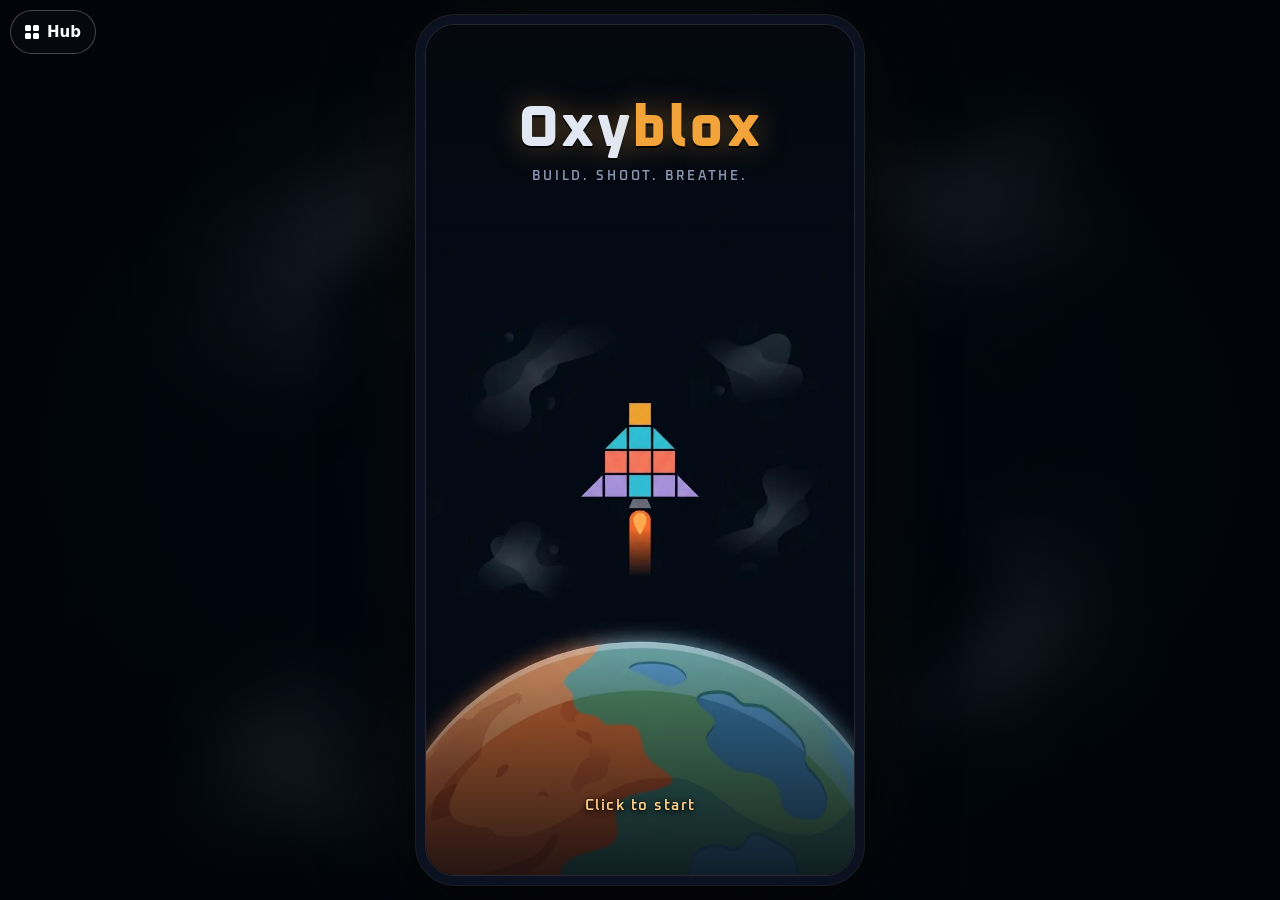
==== index.html @ 83e10bb9 "ks-studio.js : copie à jour du hub (fenêtre Sauvegarde lisible au lecteur d'écran) Recopie telle que" ====
<!doctype html>
<html lang="fr"><head><meta charset="utf-8">
<meta name="viewport" content="width=device-width,initial-scale=1,viewport-fit=cover">
<title>Oxyblox</title>
<meta name="description" content="Construis ton vaisseau bloc par bloc, fais revivre une planète morte et affronte ses gardiens. Un shoot'em up de Keismey Studio, jouable dans le navigateur.">
<meta property="og:type" content="website">
<meta property="og:site_name" content="Keismey Studio">
<meta property="og:title" content="Oxyblox">
<meta property="og:description" content="Construis ton vaisseau bloc par bloc, fais revivre une planète morte et affronte ses gardiens. Gratuit, sans pub, dans le navigateur.">
<meta property="og:url" content="https://keismey.github.io/Oxyblox/">
<meta property="og:image" content="https://keismey.github.io/Oxyblox/og.jpg">
<meta property="og:image:width" content="1200">
<meta property="og:image:height" content="630">
<meta property="og:image:alt" content="Oxyblox · Keismey Studio">
<meta property="og:locale" content="fr_FR">
<meta property="og:locale:alternate" content="en_GB">
<meta name="twitter:card" content="summary_large_image">
<meta name="twitter:title" content="Oxyblox">
<meta name="twitter:description" content="Construis ton vaisseau bloc par bloc, fais revivre une planète morte et affronte ses gardiens. Gratuit, sans pub, dans le navigateur.">
<meta name="twitter:image" content="https://keismey.github.io/Oxyblox/og.jpg">
<link rel="manifest" href="manifest.webmanifest">
<meta name="theme-color" content="#05070d">
<link rel="icon" href="icons/favicon.png" type="image/png">
<link rel="apple-touch-icon" href="icons/apple-touch-icon.png">
<meta name="mobile-web-app-capable" content="yes">
<meta name="apple-mobile-web-app-capable" content="yes">
<meta name="apple-mobile-web-app-status-bar-style" content="black-translucent">
<meta name="apple-mobile-web-app-title" content="Oxyblox">
<link rel="preload" href="fonts/oxanium.woff" as="font" type="font/woff" crossorigin>
<link rel="preload" href="fonts/barlow-500.woff" as="font" type="font/woff" crossorigin>
<link rel="stylesheet" href="style.css?v=62e95314">
</head><body>
<div id="app">
  <canvas id="bg"></canvas>
  <header id="top">
    <div class="res r-m" id="r-m" data-act="resInfo" data-arg="m"></div>
    <div class="res r-c" id="r-c" data-act="resInfo" data-arg="c"></div>
    <div class="res r-x" id="r-x" data-act="resInfo" data-arg="x"></div>
    <div class="res r-p" id="r-p" data-act="resInfo" data-arg="p"></div>
    <button id="gear" data-act="settings" aria-label="Options"></button>
  </header>
  <button id="obj" data-act="objGo"></button>
  <main>
    <section class="view" id="v-planet">
      <canvas id="pc"></canvas>
      <div id="plots"></div>
      <div class="vhead">
        <div class="vt"><div class="nmrow"><b id="pnm">KS-17</b><button class="edb" data-act="rename" data-arg="planet" aria-label="Renommer la planète"></button></div><span>Planète tellurique · orbite basse</span></div>
        <button class="btn sm cyan" id="colAll" data-act="collectAll">Tout récupérer</button>
      </div>
      <button id="terra" data-act="terra" aria-label="Viabilité de la planète"></button>
      <div id="consbar" hidden></div>
    </section>
    <section class="view" id="v-ship" hidden></section>
    <section class="view" id="v-expe" hidden></section>
  </main>
  <nav>
    <button id="t-planet" data-act="tab" data-arg="planet"></button>
    <button id="t-ship" data-act="tab" data-arg="ship"></button>
    <button id="t-expe" data-act="tab" data-arg="expe"></button>
  </nav>
  <div id="toast" aria-live="polite"></div>
  <div id="flash"></div>
  <div id="scrim" data-act="closeSheet"></div>
  <div id="sheet"><div class="grab"></div><button class="shx" data-act="closeSheet" aria-label="Fermer"></button><div id="sheetc"></div></div>
  <div id="modal" hidden role="dialog" aria-modal="true"><div class="mbox" id="mbox"></div></div>
  <div id="rot"><svg viewBox="0 0 24 24"><path d="M7 3h10v18H7z M11 18h2"/></svg><span></span></div>
  <div id="spl">
    <div class="tt">
      <div><h1>Oxy<em>blox</em></h1><div class="sub" id="spltag">Construis. Tire. Respire.</div></div>
      <div class="go" id="splgo"></div>
    </div>
    <div class="lg"><img src="a/logo.webp" alt="Keismey Studio"></div>
  </div>
</div>

<script src="game.js?v=62e95314"></script>

<!-- Cloudflare Web Analytics --><script type='module' src='https://static.cloudflareinsights.com/beacon.min.js' data-cf-beacon='{"token": "cdb82226cd1b401d9e4f4e899f9b8425"}'></script><!-- End Cloudflare Web Analytics -->
</body></html>
---- style.css ----
@font-face{font-family:'Oxanium';src:url(fonts/oxanium.woff) format('woff');font-weight:200 800;font-display:swap}
@font-face{font-family:'Barlow Semi Condensed';src:url(fonts/barlow-400.woff) format('woff');font-weight:400;font-display:swap}
@font-face{font-family:'Barlow Semi Condensed';src:url(fonts/barlow-500.woff) format('woff');font-weight:500;font-display:swap}
@font-face{font-family:'Barlow Semi Condensed';src:url(fonts/barlow-600.woff) format('woff');font-weight:600;font-display:swap}
@font-face{font-family:'Barlow Semi Condensed';src:url(fonts/barlow-700.woff) format('woff');font-weight:700;font-display:swap}
@font-face{font-family:'Share Tech Mono';src:url(fonts/sharetechmono.woff) format('woff');font-weight:400;font-display:swap}

/* Layout : colonne téléphone. Barre de ressources + objectif en haut, trois vues empilées (Planète, Vaisseau, Exploration), barre d'onglets en bas. Univers unique sombre (espace), pas de thème clair. */
:root{
  --void:#05070d; --hull:#0f1522; --hull2:#172034; --plate:#212c43; --line:#2f3d5a;
  --ink:#e2e8f3; --dim:#8a96ae; --faint:#56627c;
  --amber:#f2a43a; --amber2:#ffd089; --cyan:#62d6e8; --red:#ff5b4e; --green:#7fdc95; --violet:#b892ff; --he:#ff8a5c; --steel:#c3cbd9;
  --f-disp:'Oxanium','Arial Narrow',system-ui,sans-serif;
  --f-body:'Barlow Semi Condensed','Arial Narrow',system-ui,sans-serif;
  --f-mono:'Share Tech Mono',ui-monospace,Menlo,monospace;
  color-scheme:dark;
}
*{box-sizing:border-box}
html,body{height:100%}
body{margin:0;background:var(--void);color:var(--ink);font:500 15px/1.35 var(--f-body);overflow:hidden;user-select:none;-webkit-user-select:none;-webkit-tap-highlight-color:transparent;touch-action:manipulation}
button{font:inherit;color:inherit;border:0;background:none;cursor:pointer;padding:0}
button:focus-visible{outline:2px solid var(--amber2);outline-offset:2px}
button:disabled{cursor:default}
.ic{fill:none;stroke:currentColor;stroke-width:1.8;stroke-linecap:round;stroke-linejoin:round;width:18px;height:18px;flex:none}
#app{position:relative;height:100%;max-width:480px;margin:0 auto;display:flex;flex-direction:column;overflow:hidden;overflow:clip;background:var(--void)}
@media (min-width:600px) and (min-height:560px){
 body{display:flex;align-items:center;justify-content:center;background:#020308}
 body::before{content:'';position:fixed;inset:-40px;background:var(--deskbg,none) center/cover no-repeat;filter:blur(24px) brightness(.62) saturate(1.3);z-index:-1}
 body::after{content:'';position:fixed;inset:0;background:radial-gradient(ellipse at center,#05070d00 30%,#020308d9 100%);z-index:-1;pointer-events:none}
 #app{width:430px;max-width:430px;height:min(calc(100% - 48px),940px);margin:0;border-radius:30px;border:1px solid #ffffff22;box-shadow:0 0 0 9px #0b1120,0 0 0 10px #ffffff18,0 30px 90px #000c,0 0 120px #f2a43a14}
}
#bg{position:absolute;inset:0;width:100%;height:100%;z-index:0}

/* barre ressources */
#top{position:relative;z-index:6;display:flex;align-items:center;gap:5px;padding:8px 12px 6px}
.res{flex:1;min-width:0;display:flex;align-items:center;gap:4px;padding:5px 6px;border-radius:6px;background:#0b1120cc;border:1px solid #ffffff12;font:15px var(--f-mono);font-variant-numeric:tabular-nums;white-space:nowrap;overflow:hidden}
.res .ic{width:15px;height:15px}
.res span{overflow:hidden;text-overflow:ellipsis}
.res.bump{animation:bump .35s}
@keyframes bump{40%{transform:scale(1.08);border-color:var(--amber)}}
.r-m{color:var(--steel)}.r-c{color:var(--cyan)}.r-h{color:var(--he)}.r-x{color:var(--violet)}
#gear{width:32px;height:32px;display:grid;place-items:center;border-radius:7px;color:var(--dim);flex:none}
#gear .ic{width:20px;height:20px}

/* objectif */
#obj{position:relative;z-index:6;margin:0 12px 4px;display:flex;gap:9px;align-items:stretch;padding:6px 10px 6px 7px;border-radius:6px;background:#1a1408e6;border:1px solid #f2a43a3d;font-size:14px;line-height:1.25;text-align:left;width:calc(100% - 24px)}
#obj::before{content:'';width:5px;flex:none;border-radius:2px;background:repeating-linear-gradient(-45deg,var(--amber) 0 4px,transparent 4px 8px)}
#obj .ot{flex:1;min-width:0}
#obj b{font:700 10.5px var(--f-disp);letter-spacing:.14em;color:var(--amber);text-transform:uppercase;display:block;margin-bottom:1px}
#obj .rw{display:flex;gap:6px;align-items:center;font:12px var(--f-mono);color:var(--dim);white-space:nowrap}
#obj.done{animation:objdone .8s}
@keyframes objdone{30%{background:#3a2a0e;border-color:var(--amber)}}
#obj[hidden]{display:none!important}

main{position:relative;z-index:2;flex:1;min-height:0}
.view{position:absolute;inset:0;overflow:hidden}
.vhead{position:absolute;left:12px;right:12px;top:6px;z-index:3;display:flex;justify-content:space-between;align-items:flex-start;gap:10px;pointer-events:none}
.vhead>*{pointer-events:auto}
.vt b{display:block;font:800 20px var(--f-disp);letter-spacing:.06em}
.vt span{font-size:13px;color:var(--dim)}

/* boutons */
.btn{display:inline-flex;align-items:center;justify-content:center;gap:6px;min-height:42px;padding:8px 14px;border-radius:8px;font:700 14px var(--f-disp);letter-spacing:.05em;text-transform:uppercase;background:var(--amber);color:#1b1205;box-shadow:inset 0 -3px 0 #0000002e,0 0 18px #f2a43a33}
.btn:active{transform:translateY(1px)}
.btn:disabled{background:#2a3246;color:#6c7792;box-shadow:none}
.btn.ghost{background:#ffffff0a;color:var(--ink);border:1px solid #ffffff1c;box-shadow:none}
.btn.cyan{background:var(--cyan);color:#04161a;box-shadow:inset 0 -3px 0 #0000002e,0 0 18px #62d6e833}
.btn.red{background:#3a1512;color:#ffb3ab;border:1px solid #ff5b4e55;box-shadow:none}
.btn.sm{min-height:34px;padding:6px 10px;font-size:12px}
.btn.wide{width:100%}
.btn .ic{width:17px;height:17px}

/* nav */
nav{position:relative;z-index:6;display:grid;grid-template-columns:repeat(3,1fr);gap:6px;padding:6px 12px 8px;background:linear-gradient(#05070d00,#05070df2 30%)}
nav button{position:relative;display:flex;flex-direction:column;align-items:center;gap:1px;padding:7px 0 6px;border-radius:9px;font:700 11.5px var(--f-disp);letter-spacing:.1em;text-transform:uppercase;color:var(--dim);border:1px solid #ffffff10;background:#0b1120cc}
nav button .ic{width:22px;height:22px}
nav button.on{color:var(--amber2);background:#2a1d08;border-color:#f2a43a66}
nav button:disabled{opacity:.32}
nav button .dot{position:absolute;top:5px;right:calc(50% - 22px);width:8px;height:8px;border-radius:50%;background:var(--amber);box-shadow:0 0 8px var(--amber)}

/* planète */
#pc{position:absolute;inset:0;width:100%;height:100%}
#plots{position:absolute;inset:0}
.plot{position:absolute;width:78px;height:104px;margin-left:-39px;margin-top:-104px;transform-origin:50% 100%;display:flex;flex-direction:column;align-items:center;justify-content:flex-end}
.plot .pad{width:52px;height:16px;border-radius:50%;border:2px dashed #ffffff55;margin-bottom:-2px;display:grid;place-items:center}
.plot .plus{width:30px;height:30px;border-radius:50%;display:grid;place-items:center;margin-bottom:8px;background:#ffffff10;border:1px solid #ffffff30;color:var(--ink);font:700 20px var(--f-disp)}
.plot.hint .plus{background:var(--amber);color:#1b1205;border-color:var(--amber2);animation:hint 1.2s infinite}
.plot.hint .pad{border-color:var(--amber)}
@keyframes hint{50%{box-shadow:0 0 0 10px #f2a43a00,0 0 22px var(--amber)}}
.bd{width:74px;height:74px;filter:drop-shadow(0 5px 6px #000c)}
.plot .lv{position:absolute;bottom:-18px;font:12px var(--f-mono);color:var(--ink);background:#05070dcc;border:1px solid #ffffff22;border-radius:4px;padding:0 5px}
.bub{position:absolute;top:-8px;display:flex;align-items:center;gap:3px;padding:3px 8px 3px 5px;border-radius:14px;background:#0b1120f0;border:1.5px solid currentColor;font:14px var(--f-mono);animation:bob 1.8s ease-in-out infinite;box-shadow:0 0 14px #0009}
.bub .ic{width:15px;height:15px}
.bub.full{background:currentColor}
.bub.full span,.bub.full .ic{color:#05070d}
@keyframes bob{50%{transform:translateY(-4px)}}
.ring{position:absolute;top:2px;width:40px;height:40px}
.ring circle{fill:none;stroke-width:4}
.b-base{fill:#283044}.b-metal{fill:#8d98ad}.b-metal2{fill:#5b6880}.b-dark{fill:#1a2030}
.b-line{fill:none;stroke:#1a2030;stroke-width:2}.b-line2{fill:none;stroke:var(--amber);stroke-width:2}
.b-amb{fill:var(--amber2)}.b-glass{fill:#62d6e833;stroke:#9fd9ec;stroke-width:1.5}.b-puff{fill:#cfe7f2}.b-water{fill:#3d7fd6}.b-water2{fill:#8cc4ff}.b-leaf{fill:#4fae62}.b-leaf2{fill:none;stroke:#9be3a8;stroke-width:2}.b-cry{fill:#45b8cf}.b-cry2{fill:#b5f0f8}.b-he{fill:#d4704c}.b-he2{fill:#f1a07c}.b-cy{fill:var(--cyan)}
.blink{animation:blink 1.6s steps(2) infinite}
@keyframes blink{50%{opacity:.2}}
#terra{position:absolute;left:12px;right:12px;top:58px;z-index:3;display:flex;flex-direction:column;gap:6px;padding:7px 10px;border-radius:8px;background:#0b1120d9;border:1px solid #ffffff14;text-align:left}
#terra .tr1{display:flex;justify-content:space-between;align-items:center;gap:8px}
#terra .tr1 b{font:700 11.5px var(--f-disp);letter-spacing:.08em;text-transform:uppercase;color:var(--green);white-space:nowrap;overflow:hidden;text-overflow:ellipsis}
#terra .tp{display:inline-flex;align-items:center;gap:4px;font:13px var(--f-mono);color:var(--amber2)}
#terra .tp .ic{width:15px;height:15px}
#terra .tr2{display:grid;grid-template-columns:repeat(3,minmax(0,1fr));gap:10px}
#terra .g{display:flex;align-items:center;gap:5px}
#terra .g .ic{width:15px;height:15px}
#terra .g .bar{flex:1;height:6px}
#consbar{position:absolute;left:12px;right:12px;bottom:10px;z-index:3;display:flex;align-items:center;gap:10px;padding:8px 10px;border-radius:8px;background:#0b1120e6;border:1px solid #ffffff14;font-size:14px}
#consbar .bar{flex:1}
#consbar[hidden]{display:none!important}

/* barres */
.bar{position:relative;height:9px;border-radius:2px;background:#ffffff12;overflow:hidden}
.bar i{position:absolute;inset:0 auto 0 0;background:var(--amber);border-radius:2px}
.bar.cy i{background:var(--cyan)}.bar.gr i{background:var(--green)}.bar.rd i{background:var(--red)}
.bar.seg::after{content:'';position:absolute;inset:0;background:repeating-linear-gradient(90deg,transparent 0 calc(var(--sw) - 2px),#05070d calc(var(--sw) - 2px) var(--sw))}

/* vaisseau */
#v-ship{overflow-y:auto}
.shipwrap{padding:12px 12px 20px;display:flex;flex-direction:column;gap:14px}
#stage{position:relative;margin:0 auto}
#stage svg.hullsvg{position:absolute;inset:0;overflow:visible}
.cell{position:absolute;border-radius:5px;display:flex;flex-direction:column;align-items:center;justify-content:center;gap:2px;font:600 10.5px var(--f-body);line-height:1.05;text-align:center;color:var(--ink);padding:3px;overflow:hidden}
.cell .ic{width:24px;height:24px}
.cell.free{border:1.5px dashed #ffffff3a;color:var(--dim);background:#ffffff06}
.cell.free b{font:700 20px var(--f-disp)}
.cell.dmg{background:repeating-linear-gradient(-45deg,#2b1d0c 0 7px,#171209 7px 14px);border:1.5px solid #f2a43a66;color:var(--amber2)}
.cell.void{border:1px dashed #62d6e833;color:#62d6e855}
.cell.void .ic{width:16px;height:16px}
.cell.mod{border:1px solid #ffffff22;box-shadow:inset 0 0 0 1px #00000055,inset 0 -10px 18px #00000044}
.cell .pips{display:flex;gap:2px}
.cell .pips i{width:7px;height:4px;border-radius:1px;background:#ffffff30}
.cell .pips i.on{background:currentColor}
.cell.hint{animation:hintc 1.2s infinite}
@keyframes hintc{50%{box-shadow:0 0 0 2px var(--amber),0 0 20px var(--amber)}}
.t-reac{background:#2d2610;color:#ffd36a}.t-pilot{background:#13263a;color:#8cc8ff}.t-eng{background:#2c1a12;color:#ffa36b}
.t-wpn{background:#2f1414;color:#ff8b7d}.t-shld{background:#0f2a30;color:var(--cyan)}.t-cargo{background:#1d2130;color:var(--steel)}
.t-mis{background:#2d1424;color:#ff8fc9}.t-drone{background:#152a1a;color:var(--green)}.t-bay{background:#24203a;color:#c3b4ff}
.panel{background:#0b1120e6;border:1px solid #ffffff14;border-radius:10px;padding:12px;display:flex;flex-direction:column;gap:10px}
.prow{display:grid;grid-template-columns:72px 1fr auto;gap:10px;align-items:center;font-size:14px}
.prow>span{color:var(--dim);font-size:13px}
.prow>b{font:15px var(--f-mono);font-variant-numeric:tabular-nums}
.stats{display:grid;grid-template-columns:1fr 1fr;gap:8px}
.stat{padding:7px 9px;border-radius:7px;background:#ffffff07;display:flex;flex-direction:column}
.stat span{font-size:12px;color:var(--dim);text-transform:uppercase;letter-spacing:.06em}
.stat b{font:16px var(--f-mono)}
.tip{margin:0;font-size:13.5px;color:var(--dim);padding:0 4px}
.tip b{color:var(--amber2);font-weight:600}
.away{padding:10px 12px;border-radius:8px;background:#0f2a30cc;border:1px solid #62d6e844;font-size:14px;color:#bdeff7}

/* sheet */
#scrim{position:absolute;inset:0;z-index:19;background:#000a;opacity:0;pointer-events:none;transition:opacity .25s}
#scrim.on{opacity:1;pointer-events:auto}
#sheet{position:absolute;left:0;right:0;bottom:0;z-index:20;max-height:82%;display:flex;flex-direction:column;background:var(--hull);border-top:1px solid var(--line);border-radius:16px 16px 0 0;transform:translateY(calc(100% + 60px));visibility:hidden;transition:transform .28s cubic-bezier(.2,.8,.2,1),visibility 0s .28s;box-shadow:0 -12px 40px #000c}
#sheet.open{transform:none;visibility:visible;transition:transform .28s cubic-bezier(.2,.8,.2,1)}
.shx{position:absolute;top:8px;right:10px;width:34px;height:34px;border-radius:8px;display:grid;place-items:center;color:var(--dim);background:#ffffff0a;z-index:2}
.grab{width:42px;height:4px;border-radius:2px;background:#ffffff2a;margin:8px auto 0;flex:none}
#sheetc{overflow-y:auto;padding:6px 16px 18px;display:flex;flex-direction:column;gap:12px}
.sh-h{display:flex;align-items:center;gap:12px;padding-right:38px}
.sh-h .big{width:58px;height:58px;flex:none;border-radius:10px;display:grid;place-items:center}
.sh-h .big .ic{width:32px;height:32px}
.sh-h .big svg.bd{width:62px;height:62px}
.sh-h h3{margin:0;font:800 19px var(--f-disp);letter-spacing:.03em;text-wrap:balance}
.sh-h p{margin:2px 0 0;color:var(--dim);font-size:13px}
.desc{margin:0;color:#c5cddd;font-size:14.5px}
.kv{display:flex;flex-direction:column;gap:5px;padding:9px 11px;border-radius:8px;background:#ffffff07}
.kv div{display:flex;justify-content:space-between;gap:10px;font-size:14px}
.kv div span{color:var(--dim)}
.kv div b{font:14.5px var(--f-mono);text-align:right}
.kv .up{color:var(--green)}
.costs{display:flex;flex-wrap:wrap;gap:6px}
.cost{display:inline-flex;align-items:center;gap:3px;padding:3px 7px;border-radius:5px;background:#ffffff0b;font:14px var(--f-mono)}
.cost .ic{width:14px;height:14px}
.cost.no{background:#ff5b4e22;color:#ff9a90}
.why{font-size:13px;color:#ffb27a}
.row{display:flex;gap:8px;align-items:center}
.row .btn{flex:1}
.list{display:flex;flex-direction:column;gap:8px}
.li{display:grid;grid-template-columns:46px 1fr;gap:10px;padding:10px;border-radius:9px;background:#ffffff07;border:1px solid #ffffff10;align-items:start}
.li .lic{width:46px;height:46px;border-radius:8px;display:grid;place-items:center}
.li .lic .ic{width:26px;height:26px}
.li .lic svg.bd{width:50px;height:50px}
.li h4{margin:0;font:700 15px var(--f-disp)}
.li p{margin:2px 0 6px;font-size:13px;color:var(--dim)}
.li .row{margin-top:6px}
.li.lock{opacity:.55}
.sep{height:1px;background:#ffffff12}

/* modal */
#modal{position:absolute;inset:0;z-index:30;display:flex;align-items:center;justify-content:center;padding:18px;background:#000b;backdrop-filter:blur(2px)}
.mbox{width:100%;max-width:400px;max-height:100%;overflow:auto;background:linear-gradient(#141c2d,#0d1320);border:1px solid var(--line);border-radius:12px;padding:18px;display:flex;flex-direction:column;gap:12px;box-shadow:0 20px 60px #000;animation:pop .25s}
@keyframes pop{from{transform:scale(.94);opacity:0}}
.mbox h2{margin:0;font:800 21px var(--f-disp);letter-spacing:.03em;text-wrap:balance}
.mbox .eyebrow{font:700 11px var(--f-disp);letter-spacing:.16em;text-transform:uppercase;color:var(--amber)}
.mbox p{margin:0;font-size:15.5px;color:#cdd5e4;line-height:1.45}
.mbox .ch{display:flex;flex-direction:column;gap:8px;margin-top:4px}
.mbox .btn{text-transform:none;font:700 15px var(--f-body);letter-spacing:0;justify-content:flex-start;text-align:left}
.loot{display:flex;flex-wrap:wrap;gap:8px}
.loot .cost{font-size:16px;padding:5px 9px}
.tog{display:flex;justify-content:space-between;align-items:center;gap:12px;padding:10px;border-radius:8px;background:#ffffff08;font-size:15px}
.tog small{display:block;color:var(--dim);font-size:12.5px}
.sw{width:46px;height:26px;border-radius:13px;background:#2a3246;position:relative;flex:none;transition:background .2s}
.sw::after{content:'';position:absolute;top:3px;left:3px;width:20px;height:20px;border-radius:50%;background:#cfd6e3;transition:transform .2s}
.sw.on{background:var(--amber)}.sw.on::after{transform:translateX(20px)}

/* toast */
#toast{position:absolute;left:12px;right:12px;top:128px;z-index:40;display:flex;flex-direction:column;gap:6px;align-items:center;pointer-events:none}
.tst{padding:8px 13px;border-radius:8px;background:#0b1120f2;border:1px solid #ffffff22;font-size:14px;box-shadow:0 6px 20px #000a;animation:tin .25s,tout .35s 2.4s forwards;display:flex;align-items:center;gap:6px}
.tst.ok{border-color:#7fdc9566;color:#c9f5d4}.tst.bad{border-color:#ff5b4e66;color:#ffc2bb}.tst.amb{border-color:#f2a43a77;color:var(--amber2)}
@keyframes tin{from{transform:translateY(-8px);opacity:0}}
@keyframes tout{to{opacity:0;transform:translateY(-6px)}}

/* exploration */
#v-expe{overflow-y:auto}
.exwrap{padding:12px 12px 20px;display:flex;flex-direction:column;gap:12px}
.req{display:grid;grid-template-columns:1fr 1fr;gap:6px}
.req div{display:flex;align-items:center;gap:6px;font-size:13.5px;padding:6px 8px;border-radius:6px;background:#ffffff07}
.req .ok{color:var(--green)}.req .ko{color:#ff9a90}
.req .ic{width:15px;height:15px}
.sec{position:relative;padding:14px;border-radius:12px;border:1px solid #ffffff16;overflow:hidden;display:flex;flex-direction:column;gap:8px}
.sec::before{content:'';position:absolute;inset:0;z-index:-1;opacity:.9}
.sec.s1::before{background:radial-gradient(120% 90% at 100% 0%,#4a3a22,transparent 60%),#0d1220}
.sec.s2::before{background:radial-gradient(120% 90% at 100% 0%,#203f5a,transparent 60%),#0d1220}
.sec.s3::before{background:radial-gradient(120% 90% at 100% 0%,#3b2058,transparent 60%),#0d1220}
.sec h3{margin:0;font:800 19px var(--f-disp)}
.sec p{margin:0;font-size:14px;color:#c0c9da}
.sec .meta{display:flex;flex-wrap:wrap;gap:6px;font:13px var(--f-mono);color:var(--dim)}
.sec .meta span{padding:2px 7px;border-radius:4px;background:#ffffff0c}
.sec.lock{opacity:.6}
.badge{position:absolute;top:12px;right:12px;font:700 10px var(--f-disp);letter-spacing:.14em;padding:3px 7px;border-radius:4px;background:#7fdc9522;color:var(--green);border:1px solid #7fdc9555}
.cbline{display:flex;align-items:center;gap:8px;font-size:13px}
.cbline .bar{flex:1;height:11px}
.cbline .num{font:13px var(--f-mono);min-width:44px;text-align:right}
.shp{display:flex;gap:3px}
.shp i{width:12px;height:12px;border-radius:50%;border:1.5px solid var(--cyan);display:block}
.shp i.on{background:var(--cyan)}
.chip{display:inline-flex;align-items:center;gap:4px;padding:3px 7px;border-radius:5px;background:#0b1120e6;border:1px solid #ffffff14;font:13px var(--f-mono)}
.chip .ic{width:14px;height:14px}
#shwrap{position:absolute;inset:0}
#shc{position:absolute;inset:0;width:100%;height:100%;touch-action:none}
.shtop{position:absolute;left:10px;right:10px;top:6px;display:flex;gap:8px;align-items:center;z-index:2;pointer-events:none}
.shtop>*{pointer-events:auto}
.shtop .col{flex:1;min-width:0;display:flex;flex-direction:column;gap:5px;pointer-events:none}
.shpb{width:40px;padding:0}
.shloot{position:absolute;left:10px;right:10px;top:56px;display:flex;gap:5px;z-index:2;pointer-events:none;flex-wrap:wrap}
.shbot{position:absolute;left:10px;right:10px;bottom:8px;display:flex;flex-direction:column;gap:7px;z-index:2;pointer-events:none}
.skills{display:flex;gap:8px;justify-content:flex-end}
.sk{pointer-events:auto;position:relative;width:66px;height:60px;border-radius:12px;background:#0b1120e0;border:1px solid #ffffff22;display:flex;flex-direction:column;align-items:center;justify-content:center;gap:1px;font:700 10.5px var(--f-disp);letter-spacing:.04em;overflow:hidden;color:var(--dim)}
.sk .ic{width:21px;height:21px;position:relative}
.sk span,.sk small{position:relative}
.sk small{font:10px var(--f-mono);opacity:.8}
.sk .fill{position:absolute;left:0;right:0;bottom:0;height:0;background:#f2a43a24}
.sk.ready{border-color:var(--amber);color:var(--amber2)}
.ovl{position:absolute;inset:0;z-index:4;display:flex;align-items:center;justify-content:center;padding:18px;background:#05070dc4}
/* splash */
#spl{position:absolute;inset:0;z-index:60;display:flex;align-items:center;justify-content:center;cursor:pointer;overflow:hidden}
#spl .lg{position:absolute;inset:0;display:flex;align-items:center;justify-content:center;background:#000;transition:opacity .7s;z-index:2}
#spl .lg img{width:min(60%,250px);height:auto;opacity:0;animation:spIn 1s ease .15s forwards}
#spl .tt{position:absolute;inset:0;display:flex;flex-direction:column;align-items:center;justify-content:space-between;padding:18% 20px 14%;background:radial-gradient(90% 60% at 50% 45%,#05070d00,#05070dcc)}
#spl h1{margin:0;text-align:center;font:800 clamp(38px,13vmin,58px)/.95 var(--f-disp);letter-spacing:.04em;color:var(--ink);text-shadow:0 0 30px #f2a43a55;opacity:0;animation:spIn 1.2s ease .2s forwards}
#spl h1 em{font-style:normal;color:var(--amber)}
#spl .sub{font:600 13px var(--f-disp);letter-spacing:.22em;text-transform:uppercase;color:var(--dim);text-align:center;margin-top:12px;opacity:0;animation:spIn 1.2s ease .6s forwards}
#spl .go{font:600 15px var(--f-disp);letter-spacing:.1em;color:var(--amber2);opacity:0;animation:spIn 1s ease 1.1s forwards,blinkS 2.2s ease-in-out 2.2s infinite}
#spl.out{opacity:0;transition:opacity .6s;pointer-events:none}
@keyframes spIn{from{opacity:0;transform:translateY(8px)}to{opacity:1;transform:none}}
@keyframes blinkS{50%{opacity:.35}}
[hidden]{display:none!important}
.flame{animation:fl .11s infinite alternate;transform-box:fill-box;transform-origin:100% 50%}
@keyframes fl{to{transform:scaleX(.7);opacity:.75}}
@media (prefers-reduced-motion:reduce){*{animation-duration:.01ms!important;animation-iteration-count:1!important;transition-duration:.01ms!important}}

/* v0.4 : ressources colons, hangar vertical, formes */
.r-p{color:var(--amber2)}
#hang{position:relative;margin:0 auto;touch-action:manipulation}
#hang svg.hsvg{position:absolute;inset:0;overflow:visible;pointer-events:none}
.hc{position:absolute;padding:0;border-radius:4px;display:block}
.hc>svg{position:absolute;inset:0;width:100%;height:100%;overflow:visible}
.hc .hi{position:absolute;inset:0;display:flex;flex-direction:column;align-items:center;justify-content:center;gap:1px;pointer-events:none;font:600 9.5px var(--f-body);line-height:1;text-align:center}
.hc .hi .ic{width:20px;height:20px}
.hc .pips{display:flex;gap:1.5px}
.hc .pips i{width:5px;height:3px;border-radius:1px;background:#ffffff30}
.hc .pips i.on{background:currentColor}
.hc.void{outline:1px dashed #62d6e82e;outline-offset:-3px;color:#62d6e855}
.hc.dmg{background:repeating-linear-gradient(-45deg,#2b1d0c 0 6px,#171209 6px 12px);outline:1px solid #f2a43a55;outline-offset:-2px;color:var(--amber2)}
.hc.hint{animation:hintc 1.2s infinite}
.hc.sel{outline:2px solid var(--amber2);outline-offset:-1px}
.hc.tgt{outline:2px dashed var(--cyan);outline-offset:-2px}
.hc .dir{position:absolute;top:1px;left:50%;width:2px;height:9px;margin-left:-1px;background:currentColor;border-radius:1px;transform-origin:50% 100%;opacity:.9}
.movebar{display:flex;align-items:center;gap:10px;padding:9px 12px;border-radius:8px;background:#2a1d08;border:1px solid #f2a43a77;color:var(--amber2);font-size:14px}
.movebar .btn{margin-left:auto}
.shapes{display:grid;grid-template-columns:repeat(auto-fill,minmax(44px,1fr));gap:6px}
.shp-b{height:44px;border-radius:8px;background:#ffffff08;border:1px solid #ffffff16;display:grid;place-items:center;position:relative}
.shp-b svg{width:28px;height:28px}
.shp-b.on{border-color:var(--amber);background:#2a1d08}
.shp-b:disabled{opacity:.3}
.shp-b small{position:absolute;bottom:1px;right:3px;font:9px var(--f-mono);color:var(--dim)}
.cat{font:700 11px var(--f-disp);letter-spacing:.14em;text-transform:uppercase;color:var(--amber);margin-top:4px}
.seg2{display:flex;gap:4px;padding:3px;border-radius:9px;background:#ffffff0a;border:1px solid #ffffff14}
.seg2 button{flex:1;padding:7px 6px;border-radius:7px;font:700 12px var(--f-disp);letter-spacing:.06em;text-transform:uppercase;color:var(--dim)}
.seg2 button.on{background:#2a1d08;color:var(--amber2)}
.warn{padding:9px 11px;border-radius:8px;background:#3a151244;border:1px solid #ff5b4e55;color:#ffc2bb;font-size:13.5px;display:flex;flex-direction:column;gap:3px}
.score{font:800 30px var(--f-disp);color:var(--amber2);letter-spacing:.04em}
.mult{position:absolute;right:12px;top:94px;z-index:2;font:800 20px var(--f-disp);color:var(--amber2);pointer-events:none;text-shadow:0 2px 0 #000}
.lvpick{display:flex;gap:6px}
.lvpick button{flex:1;height:38px;border-radius:7px;background:#ffffff08;border:1px solid #ffffff16;font:700 14px var(--f-mono)}
.lvpick button.on{border-color:var(--amber);color:var(--amber2);background:#2a1d08}
.b-xe{fill:#b892ff}.b-xe2{fill:#f0e2ff}

#toast{top:6px!important}
.tst{padding:7px 12px;font-size:13.5px}
.res.full{border-color:var(--amber);box-shadow:inset 0 0 0 1px #f2a43a55}
.cost.req{background:transparent;border:1px dashed #ffd08966}
.cost.req.no{border-color:#ff5b4e88}
.upb{position:absolute;z-index:2;width:18px;height:18px;border-radius:50%;background:var(--green);color:#06260f;display:grid;place-items:center;box-shadow:0 0 0 2px #05070d,0 0 10px #7fdc9599;pointer-events:none;animation:upb 1.6s ease-in-out infinite}
.upb .ic{width:12px;height:12px;stroke-width:3}
.plot .upb{top:34px;left:-2px}
.hc .upb{top:2px;right:2px;width:15px;height:15px}
.hc .upb .ic{width:10px;height:10px}
@keyframes upb{50%{transform:translateY(-2px)}}
.volr{display:grid;grid-template-columns:110px 1fr 50px;align-items:center;gap:10px;padding:10px;border-radius:8px;background:#ffffff08;font-size:15px}
.volr input{width:100%;accent-color:var(--amber)}
.volr output{font:13px var(--f-mono);color:var(--dim);text-align:right}
#spl h1{text-shadow:0 2px 0 #000,0 0 30px #f2a43a66}
#spl .go{text-shadow:0 2px 6px #000,0 0 2px #000}
/* noms, plans, réserve */
.nmrow{display:flex;align-items:center;gap:4px;min-width:0}
.vhead .vt{min-width:0;flex:0 1 auto}
.vt .nmrow b{min-width:0;overflow:hidden;text-overflow:ellipsis;white-space:nowrap}
.edb{flex:none;width:30px;height:30px;border-radius:8px;display:grid;place-items:center;color:var(--dim);background:#ffffff08;border:1px solid #ffffff14}
.edb .ic{width:15px;height:15px}
.edb:hover,.edb:active{color:var(--amber2);border-color:#f2a43a66}
.shn{display:flex;align-items:center;gap:8px}
.shn-t{flex:1;min-width:0;display:flex;flex-direction:column;line-height:1.1}
.shn-t small{font:700 10.5px var(--f-disp);letter-spacing:.14em;text-transform:uppercase;color:var(--amber)}
.shn-t b{font:800 19px var(--f-disp);letter-spacing:.05em;overflow:hidden;text-overflow:ellipsis;white-space:nowrap}
.shn .btn{position:relative}
.nb{position:absolute;top:-6px;right:-6px;min-width:17px;height:17px;padding:0 4px;border-radius:9px;background:var(--cyan);color:#04161a;font:700 11px var(--f-mono);display:grid;place-items:center}
.rn{display:flex;flex-direction:column;gap:4px;margin:4px 0 2px}
.rn input{width:100%;padding:11px 12px;border-radius:9px;background:#05070d;border:1px solid #f2a43a77;color:var(--txt,#fff);font:700 19px var(--f-disp);letter-spacing:.05em;outline:none}
.rn input:focus{border-color:var(--amber2);box-shadow:0 0 0 3px #f2a43a26}
.rn small{align-self:flex-end;font:12px var(--f-mono);color:var(--dim)}
.hc.gh{outline:1px dashed #62d6e855;outline-offset:-3px}
.hc.gh .hi{opacity:.55}
.hc.gh>svg{opacity:.7}
.resv{display:flex;align-items:center;gap:5px;font-size:13px;color:var(--cyan);margin:2px 0 4px}
.resv .ic{width:14px;height:14px}
.plan{display:flex;gap:12px;align-items:center;padding:10px;border-radius:10px;background:#ffffff06;border:1px solid #ffffff12}
.plan>div:last-child{flex:1;min-width:0;display:flex;flex-direction:column;gap:5px}
.plan h4{font:700 16px var(--f-disp);letter-spacing:.04em;overflow:hidden;text-overflow:ellipsis;white-space:nowrap}
.plan p{font-size:13px;color:var(--dim)}
.plan .row{gap:6px}
.plan.lock{opacity:.55}
.plan svg.mini{flex:none;background:#05070d;border-radius:7px;border:1px solid #ffffff10}
.mini.ph{flex:none;width:64px;height:77px;border-radius:7px;border:1px dashed #ffffff22;display:grid;place-items:center;color:var(--dim)}
.pst{display:flex;gap:8px;flex-wrap:wrap;font:12px var(--f-mono)!important}
.tagx{font:700 10px var(--f-disp);letter-spacing:.1em;text-transform:uppercase;color:var(--violet,#b892ff);border:1px solid currentColor;border-radius:4px;padding:1px 4px;vertical-align:2px}
.li.rsv .loot{margin:0}
.li.rsv .loot .cost{font-size:13px;padding:3px 7px}
.plan h4,.plan p{margin:0}
#colAll{flex:none;white-space:nowrap}
#v-planet .vt>span{display:block;white-space:nowrap;overflow:hidden;text-overflow:ellipsis}
.rpick{display:grid;grid-template-columns:repeat(5,minmax(0,1fr));gap:5px;margin:2px 0 8px;max-width:300px}
.lvc{height:38px;border-radius:8px;background:#0f2a30;border:1px solid #62d6e877;color:var(--cyan);font:700 16px var(--f-mono);display:flex;align-items:center;justify-content:center;gap:2px}
.lvc small{font:10px var(--f-mono);opacity:.8}
.lvc:active{background:#62d6e8;color:#04161a}
.lvc:disabled{opacity:.35}
input,textarea{user-select:text;-webkit-user-select:text}
#top{padding-top:calc(8px + env(safe-area-inset-top,0px))}
nav{padding-bottom:calc(8px + env(safe-area-inset-bottom,0px))}
#rot{display:none;position:fixed;inset:0;z-index:90;background:#05070df5;color:var(--amber2);flex-direction:column;align-items:center;justify-content:center;gap:14px;font:700 16px var(--f-disp);letter-spacing:.06em;text-align:center;padding:20px}
#rot svg{width:54px;height:54px;fill:none;stroke:currentColor;stroke-width:1.6;stroke-linecap:round;stroke-linejoin:round;animation:rot 2.4s ease-in-out infinite}
@keyframes rot{0%,30%{transform:rotate(-90deg)}60%,100%{transform:rotate(0)}}
@media (orientation:landscape) and (max-height:500px) and (pointer:coarse){#rot{display:flex}}
ul.tips{margin:6px 0 0;padding-left:18px;display:flex;flex-direction:column;gap:5px;font-size:14.5px;color:#c5cddd}
#upd{position:absolute;left:12px;right:12px;bottom:calc(74px + env(safe-area-inset-bottom,0px));z-index:45;display:flex;align-items:center;gap:8px;padding:9px 10px 9px 14px;border-radius:10px;background:#0f2a30f2;border:1px solid #62d6e877;color:var(--cyan);font-size:14px;box-shadow:0 10px 30px #000a}
#upd span{flex:1}
#upd .x{width:30px;height:30px;font-size:20px;color:var(--dim)}
.hc.far{opacity:.45}
.btn.red-t{color:#ff9a90;border-color:#ff5b4e55}
.recs{display:grid;grid-template-columns:1fr 1fr;gap:8px}
.recs>div{display:flex;flex-direction:column;gap:1px;padding:8px 10px;border-radius:8px;background:#ffffff08;border:1px solid #ffffff12}
.recs span{font:700 10.5px var(--f-disp);letter-spacing:.1em;text-transform:uppercase;color:var(--dim)}
.recs b{font:800 20px var(--f-disp);color:var(--amber2)}
.recs small{font:12px var(--f-mono);color:var(--dim)}
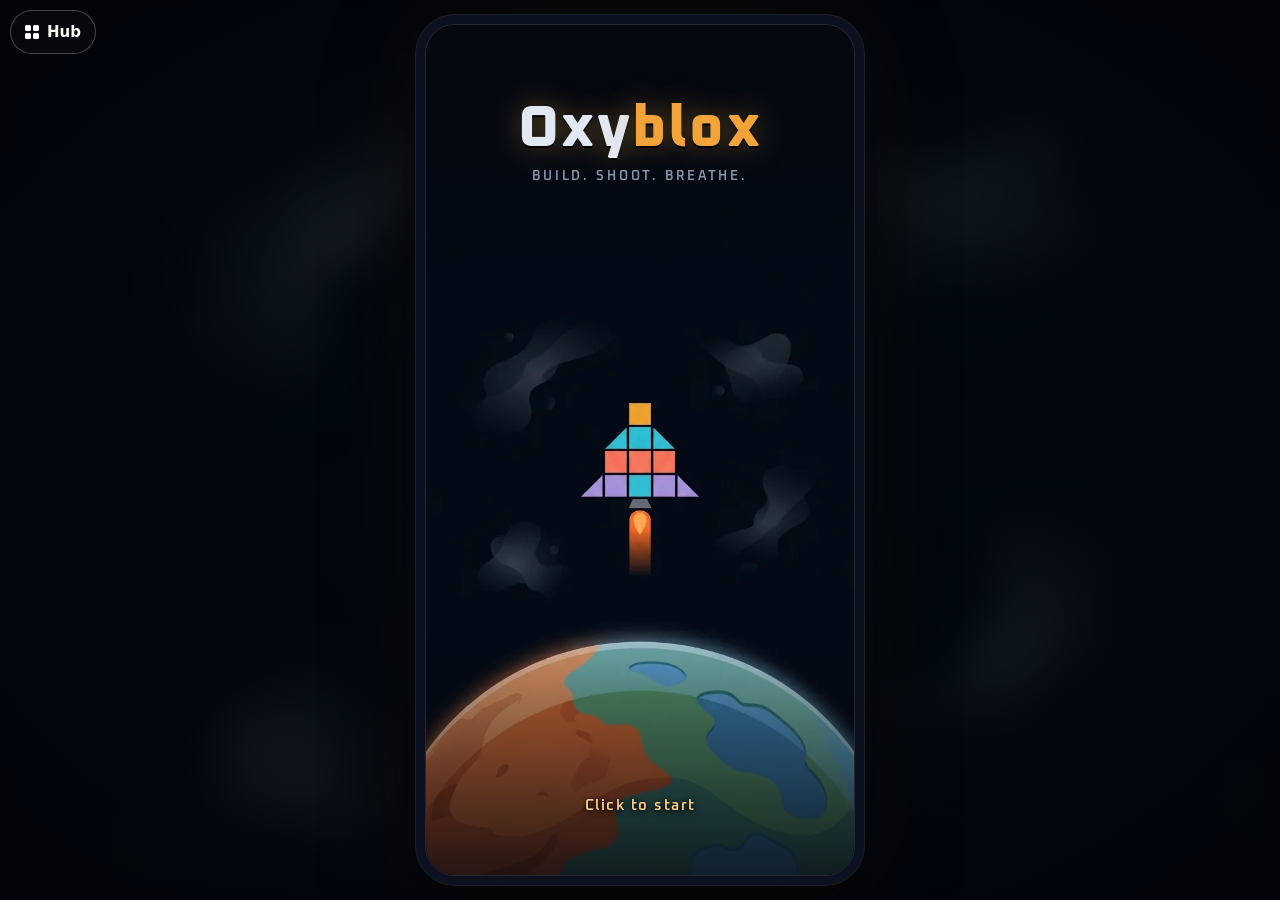
==== commit 6befb6a6: "ks-studio.js : copie à jour du hub (focus clavier dans les fenêtres Sauvegarde et Conflit) Co-Author" ====
--- a/index.html
+++ b/index.html
@@ -28,7 +28,7 @@
 <meta name="apple-mobile-web-app-title" content="Oxyblox">
 <link rel="preload" href="fonts/oxanium.woff" as="font" type="font/woff" crossorigin>
 <link rel="preload" href="fonts/barlow-500.woff" as="font" type="font/woff" crossorigin>
-<link rel="stylesheet" href="style.css?v=62e95314">
+<link rel="stylesheet" href="style.css?v=6bddbab5">
 </head><body>
 <div id="app">
   <canvas id="bg"></canvas>
@@ -74,7 +74,7 @@
   </div>
 </div>
 
-<script src="game.js?v=62e95314"></script>
+<script src="game.js?v=6bddbab5"></script>
 
 <!-- Cloudflare Web Analytics --><script type='module' src='https://static.cloudflareinsights.com/beacon.min.js' data-cf-beacon='{"token": "cdb82226cd1b401d9e4f4e899f9b8425"}'></script><!-- End Cloudflare Web Analytics -->
 </body></html>
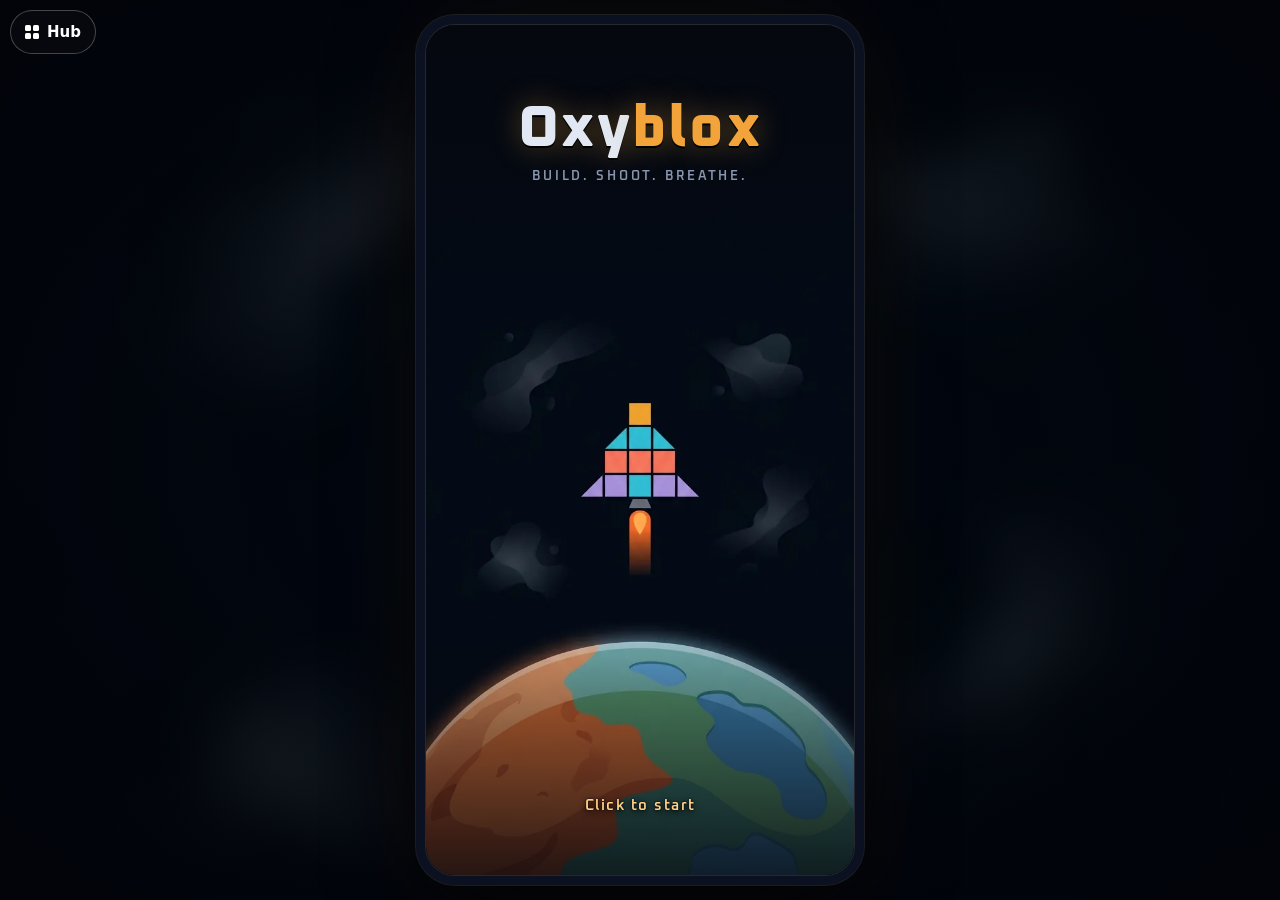
==== commit 0f329cee: "Zones tactiles d'au moins 44 px (Options, Fermer, Renommer, Pause, Plans, langue, volumes, ressource" ====
--- a/index.html
+++ b/index.html
@@ -28,7 +28,7 @@
 <meta name="apple-mobile-web-app-title" content="Oxyblox">
 <link rel="preload" href="fonts/oxanium.woff" as="font" type="font/woff" crossorigin>
 <link rel="preload" href="fonts/barlow-500.woff" as="font" type="font/woff" crossorigin>
-<link rel="stylesheet" href="style.css?v=6bddbab5">
+<link rel="stylesheet" href="style.css?v=1dba0447">
 </head><body>
 <div id="app">
   <canvas id="bg"></canvas>
@@ -74,7 +74,7 @@
   </div>
 </div>
 
-<script src="game.js?v=6bddbab5"></script>
+<script src="game.js?v=1dba0447"></script>
 
 <!-- Cloudflare Web Analytics --><script type='module' src='https://static.cloudflareinsights.com/beacon.min.js' data-cf-beacon='{"token": "cdb82226cd1b401d9e4f4e899f9b8425"}'></script><!-- End Cloudflare Web Analytics -->
 </body></html>
--- a/style.css
+++ b/style.css
@@ -387,3 +387,16 @@
 .recs span{font:700 10.5px var(--f-disp);letter-spacing:.1em;text-transform:uppercase;color:var(--dim)}
 .recs b{font:800 20px var(--f-disp);color:var(--amber2)}
 .recs small{font:12px var(--f-mono);color:var(--dim)}
+/* 1.0.6 : zones tactiles d'au moins 44 px (pouce) sans changer la hauteur des barres */
+.btn,.btn.sm{min-height:44px}
+.shpb{width:44px}
+#gear{width:44px;height:44px;margin:-6px -6px -6px 0}
+.edb,.res{position:relative}
+.res{overflow:visible}
+.res:after{content:'';position:absolute;left:0;right:0;top:-9px;bottom:-6px}
+.edb:after,.shx:after{content:'';position:absolute;inset:-7px}
+.shx:after{inset:-5px}
+.seg2 button{min-height:44px}
+.volr input{height:44px;margin:0}
+#sheetc details>summary{padding:12px 0}
+#upd .x{width:44px;height:44px;margin:-7px -6px -7px 0}
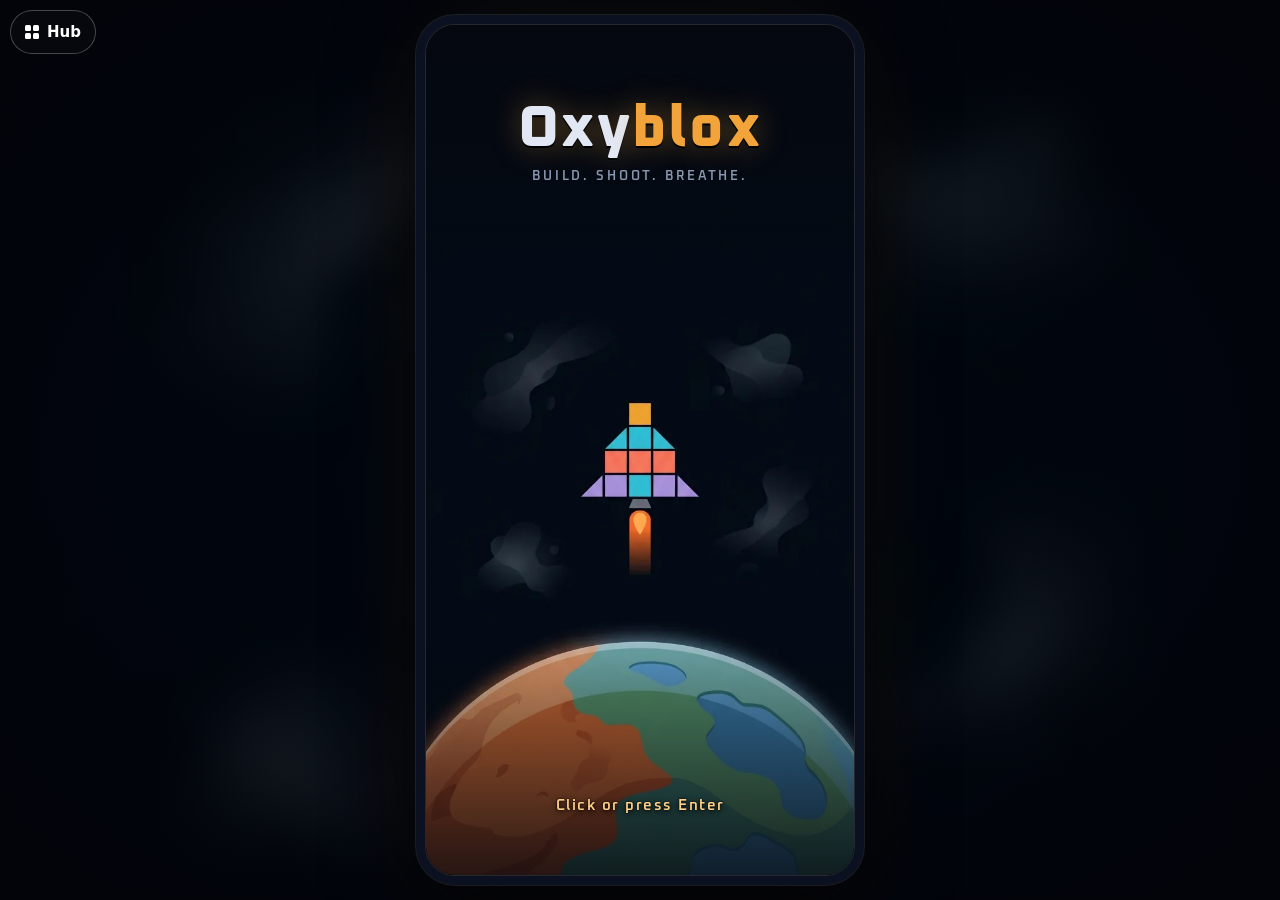
==== commit bc052549: "Clavier et lecteur d'écran : Entrée sur l'écran titre, focus gardé dans les fenêtres et feuilles, ca" ====
--- a/index.html
+++ b/index.html
@@ -28,7 +28,7 @@
 <meta name="apple-mobile-web-app-title" content="Oxyblox">
 <link rel="preload" href="fonts/oxanium.woff" as="font" type="font/woff" crossorigin>
 <link rel="preload" href="fonts/barlow-500.woff" as="font" type="font/woff" crossorigin>
-<link rel="stylesheet" href="style.css?v=1dba0447">
+<link rel="stylesheet" href="style.css?v=014e4dfa">
 </head><body>
 <div id="app">
   <canvas id="bg"></canvas>
@@ -62,8 +62,8 @@
   <div id="toast" aria-live="polite"></div>
   <div id="flash"></div>
   <div id="scrim" data-act="closeSheet"></div>
-  <div id="sheet"><div class="grab"></div><button class="shx" data-act="closeSheet" aria-label="Fermer"></button><div id="sheetc"></div></div>
-  <div id="modal" hidden role="dialog" aria-modal="true"><div class="mbox" id="mbox"></div></div>
+  <div id="sheet" role="dialog" aria-modal="true" tabindex="-1"><div class="grab"></div><button class="shx" data-act="closeSheet" aria-label="Fermer"></button><div id="sheetc"></div></div>
+  <div id="modal" hidden role="dialog" aria-modal="true" aria-labelledby="mttl"><div class="mbox" id="mbox" tabindex="-1"></div></div>
   <div id="rot"><svg viewBox="0 0 24 24"><path d="M7 3h10v18H7z M11 18h2"/></svg><span></span></div>
   <div id="spl">
     <div class="tt">
@@ -74,7 +74,7 @@
   </div>
 </div>
 
-<script src="game.js?v=1dba0447"></script>
+<script src="game.js?v=014e4dfa"></script>
 
 <!-- Cloudflare Web Analytics --><script type='module' src='https://static.cloudflareinsights.com/beacon.min.js' data-cf-beacon='{"token": "cdb82226cd1b401d9e4f4e899f9b8425"}'></script><!-- End Cloudflare Web Analytics -->
 </body></html>
--- a/style.css
+++ b/style.css
@@ -400,3 +400,5 @@
 .volr input{height:44px;margin:0}
 #sheetc details>summary{padding:12px 0}
 #upd .x{width:44px;height:44px;margin:-7px -6px -7px 0}
+/* 1.0.6 : focus clavier posé sur la fenêtre ou la feuille elle-même, sans cadre */
+#sheet:focus,#mbox:focus{outline:none}
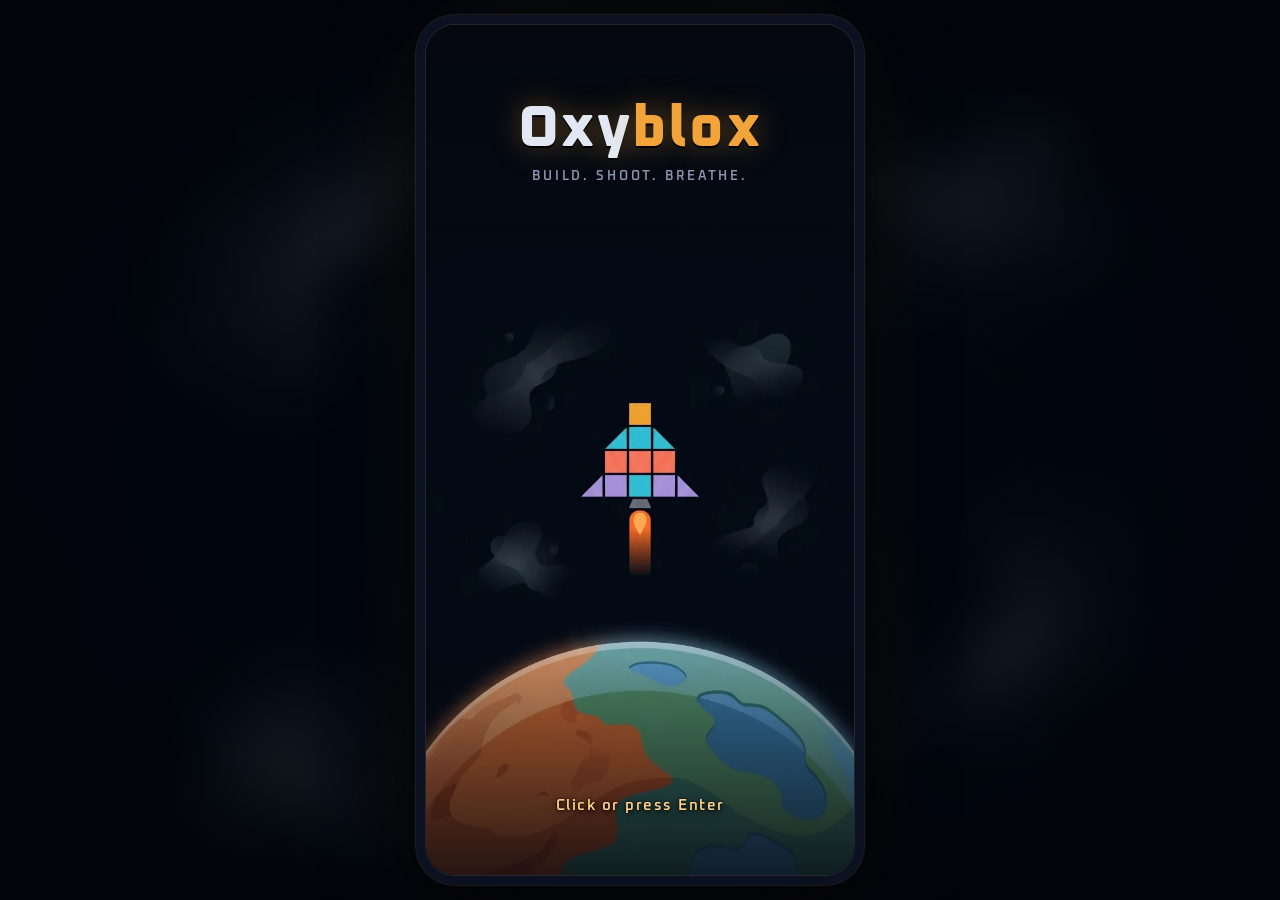
==== commit 2294a384: "Relecture : focus rendu au bon bouton même redessiné, bouton sûr par défaut dans les confirmations, " ====
--- a/index.html
+++ b/index.html
@@ -28,7 +28,7 @@
 <meta name="apple-mobile-web-app-title" content="Oxyblox">
 <link rel="preload" href="fonts/oxanium.woff" as="font" type="font/woff" crossorigin>
 <link rel="preload" href="fonts/barlow-500.woff" as="font" type="font/woff" crossorigin>
-<link rel="stylesheet" href="style.css?v=014e4dfa">
+<link rel="stylesheet" href="style.css?v=28e0a7e1">
 </head><body>
 <div id="app">
   <canvas id="bg"></canvas>
@@ -74,7 +74,7 @@
   </div>
 </div>
 
-<script src="game.js?v=014e4dfa"></script>
+<script src="game.js?v=28e0a7e1"></script>
 
 <!-- Cloudflare Web Analytics --><script type='module' src='https://static.cloudflareinsights.com/beacon.min.js' data-cf-beacon='{"token": "cdb82226cd1b401d9e4f4e899f9b8425"}'></script><!-- End Cloudflare Web Analytics -->
 </body></html>
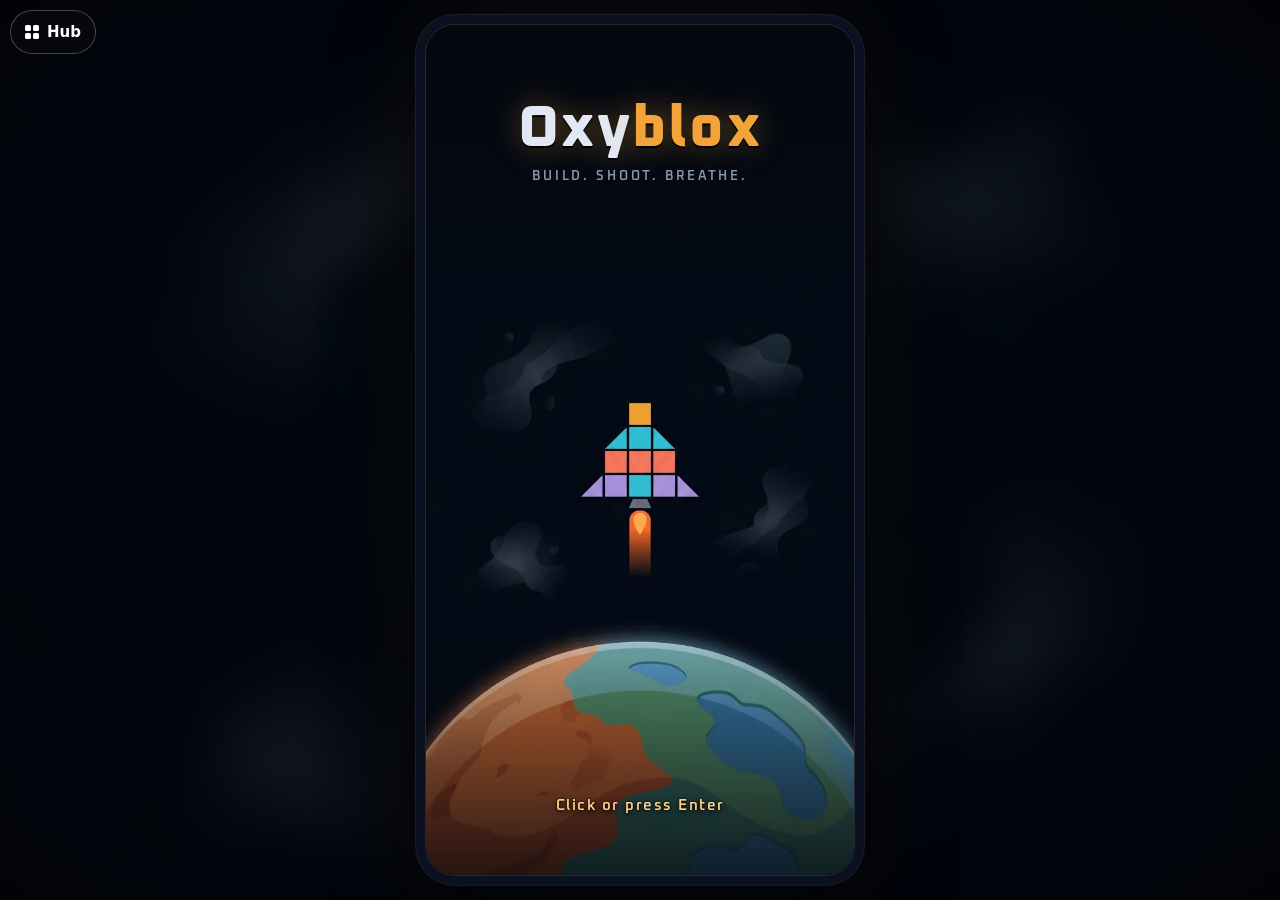
==== commit bafea54e: "Fenêtres : voile plus léger, cadre de focus seulement au clavier — 1.0.7 Co-Authored-By: Claude Opus" ====
--- a/index.html
+++ b/index.html
@@ -28,7 +28,7 @@
 <meta name="apple-mobile-web-app-title" content="Oxyblox">
 <link rel="preload" href="fonts/oxanium.woff" as="font" type="font/woff" crossorigin>
 <link rel="preload" href="fonts/barlow-500.woff" as="font" type="font/woff" crossorigin>
-<link rel="stylesheet" href="style.css?v=28e0a7e1">
+<link rel="stylesheet" href="style.css?v=30604c87">
 </head><body>
 <div id="app">
   <canvas id="bg"></canvas>
@@ -74,7 +74,7 @@
   </div>
 </div>
 
-<script src="game.js?v=28e0a7e1"></script>
+<script src="game.js?v=30604c87"></script>
 
 <!-- Cloudflare Web Analytics --><script type='module' src='https://static.cloudflareinsights.com/beacon.min.js' data-cf-beacon='{"token": "cdb82226cd1b401d9e4f4e899f9b8425"}'></script><!-- End Cloudflare Web Analytics -->
 </body></html>
--- a/style.css
+++ b/style.css
@@ -402,3 +402,6 @@
 #upd .x{width:44px;height:44px;margin:-7px -6px -7px 0}
 /* 1.0.6 : focus clavier posé sur la fenêtre ou la feuille elle-même, sans cadre */
 #sheet:focus,#mbox:focus{outline:none}
+/* 1.0.7 : voile des fenêtres plus léger, le décor reste visible derrière (la fenêtre elle-même est opaque) */
+#modal{background:#05070d8c}
+html:not(.kbd) button:focus-visible{outline:none}
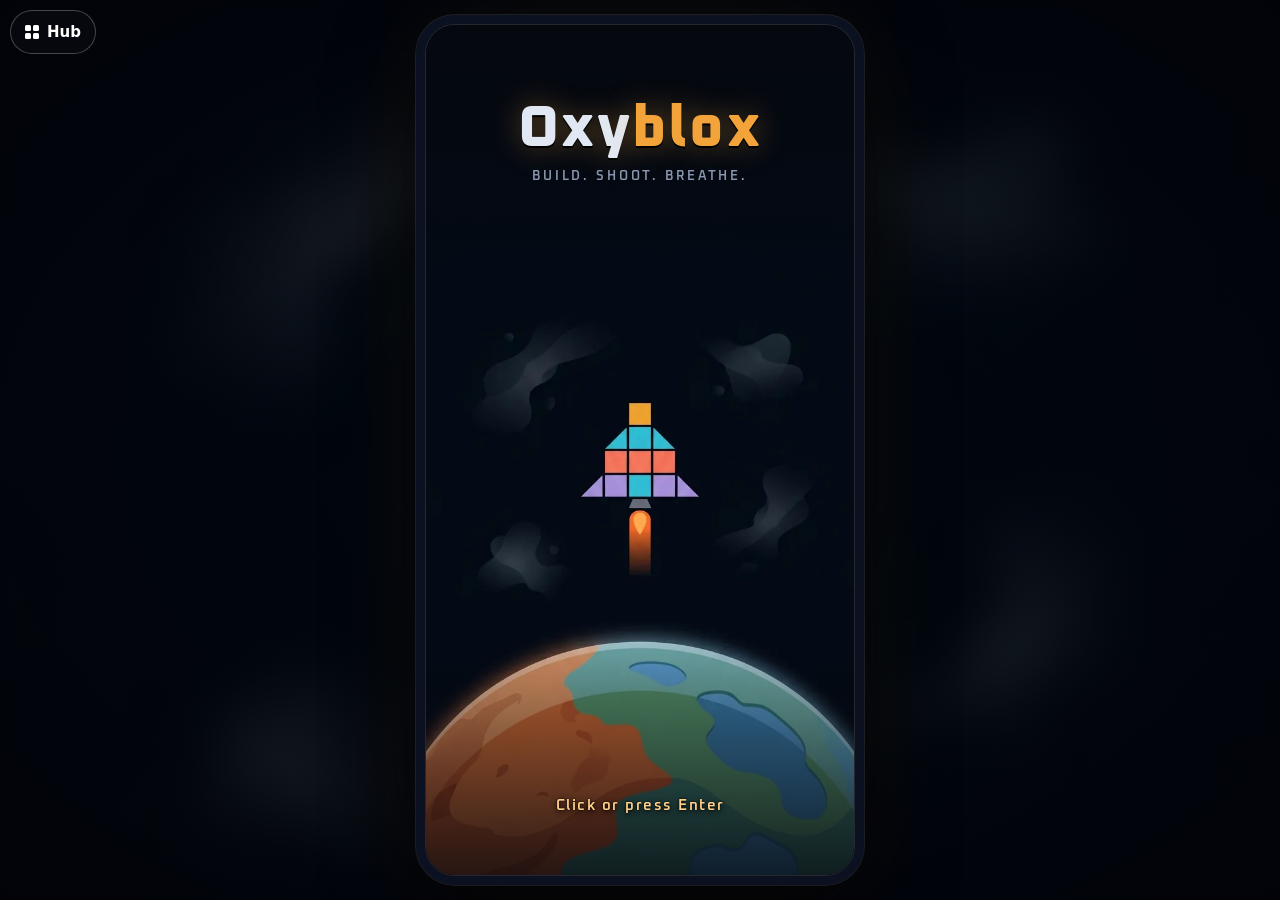
==== commit 27d34cb1: "Textes des panneaux à 15 px (descriptions, conseils, alertes, notifications) Co-Authored-By: Claude " ====
--- a/index.html
+++ b/index.html
@@ -28,7 +28,7 @@
 <meta name="apple-mobile-web-app-title" content="Oxyblox">
 <link rel="preload" href="fonts/oxanium.woff" as="font" type="font/woff" crossorigin>
 <link rel="preload" href="fonts/barlow-500.woff" as="font" type="font/woff" crossorigin>
-<link rel="stylesheet" href="style.css?v=30604c87">
+<link rel="stylesheet" href="style.css?v=863bcb63">
 </head><body>
 <div id="app">
   <canvas id="bg"></canvas>
@@ -74,7 +74,7 @@
   </div>
 </div>
 
-<script src="game.js?v=30604c87"></script>
+<script src="game.js?v=863bcb63"></script>
 
 <!-- Cloudflare Web Analytics --><script type='module' src='https://static.cloudflareinsights.com/beacon.min.js' data-cf-beacon='{"token": "cdb82226cd1b401d9e4f4e899f9b8425"}'></script><!-- End Cloudflare Web Analytics -->
 </body></html>
--- a/style.css
+++ b/style.css
@@ -405,3 +405,5 @@
 /* 1.0.7 : voile des fenêtres plus léger, le décor reste visible derrière (la fenêtre elle-même est opaque) */
 #modal{background:#05070d8c}
 html:not(.kbd) button:focus-visible{outline:none}
+/* 1.0.7 : textes courants des panneaux à 15 px (comme le corps du jeu) au lieu de 13 */
+.vt span,.sh-h p,.why,.li p,.tip,.req div,.warn,.tst,.plan p{font-size:15px}
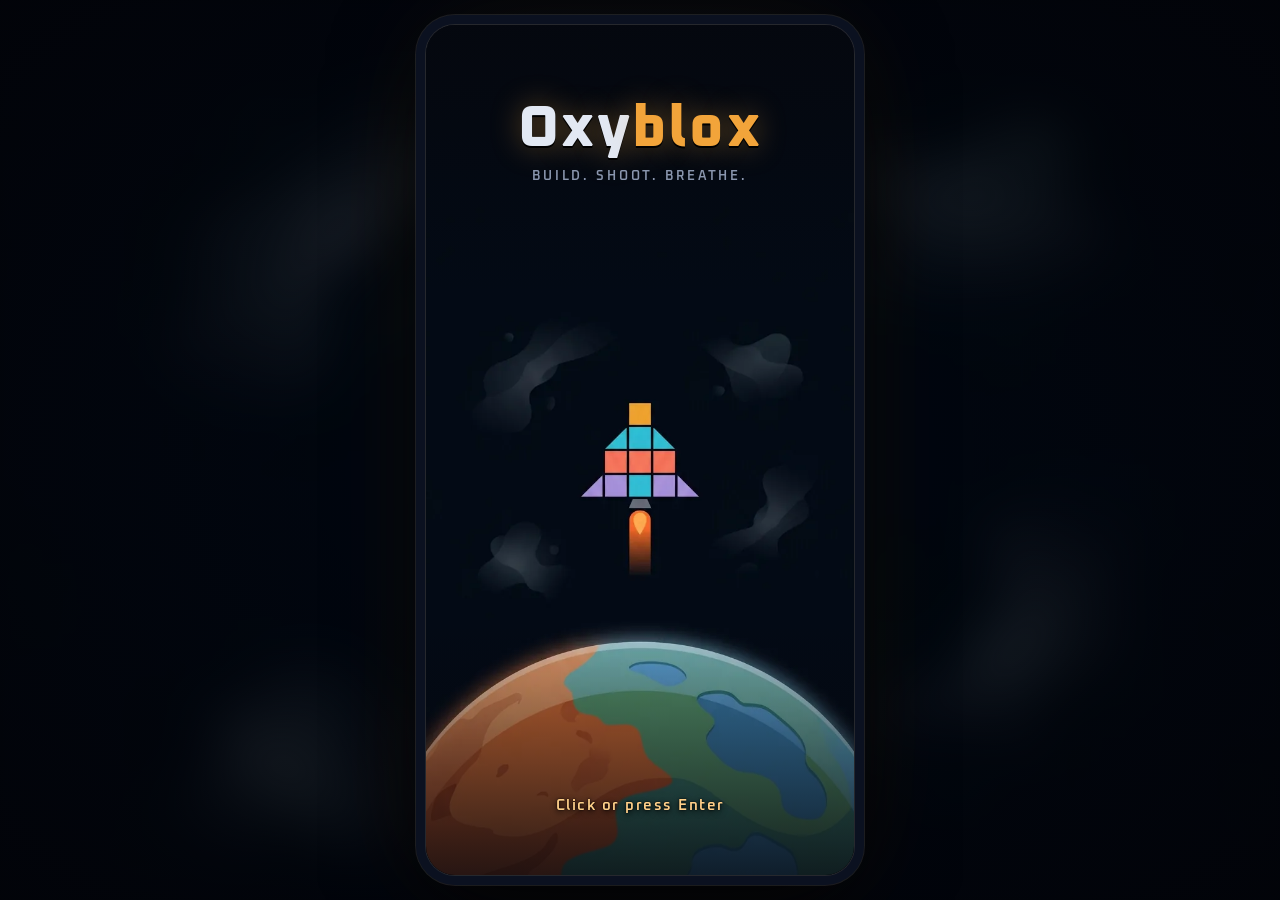
==== commit 47165381: "Service worker : musiques reprises de la version précédente si inchangées (adresse avec empreinte ?v" ====
--- a/index.html
+++ b/index.html
@@ -28,7 +28,7 @@
 <meta name="apple-mobile-web-app-title" content="Oxyblox">
 <link rel="preload" href="fonts/oxanium.woff" as="font" type="font/woff" crossorigin>
 <link rel="preload" href="fonts/barlow-500.woff" as="font" type="font/woff" crossorigin>
-<link rel="stylesheet" href="style.css?v=863bcb63">
+<link rel="stylesheet" href="style.css?v=f67d300b">
 </head><body>
 <div id="app">
   <canvas id="bg"></canvas>
@@ -74,7 +74,7 @@
   </div>
 </div>
 
-<script src="game.js?v=863bcb63"></script>
+<script src="game.js?v=f67d300b"></script>
 
 <!-- Cloudflare Web Analytics --><script type='module' src='https://static.cloudflareinsights.com/beacon.min.js' data-cf-beacon='{"token": "cdb82226cd1b401d9e4f4e899f9b8425"}'></script><!-- End Cloudflare Web Analytics -->
 </body></html>
